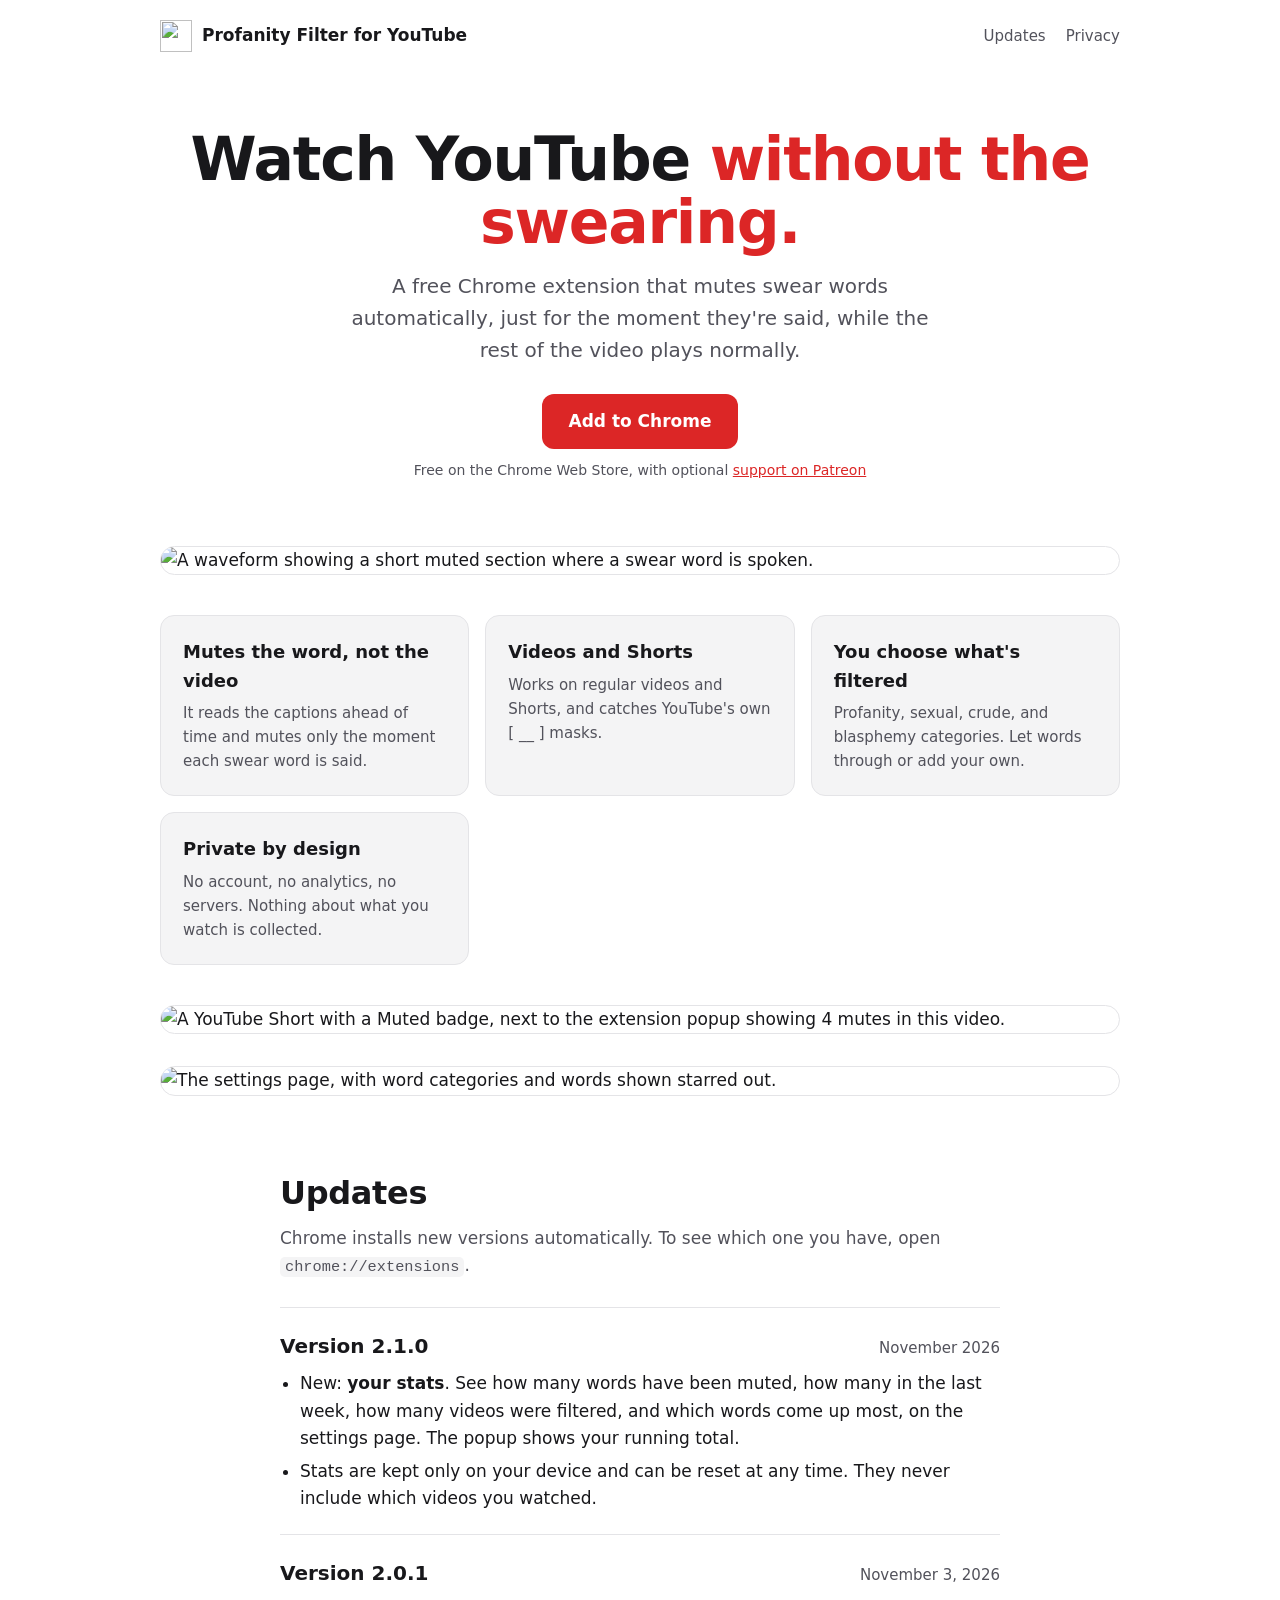
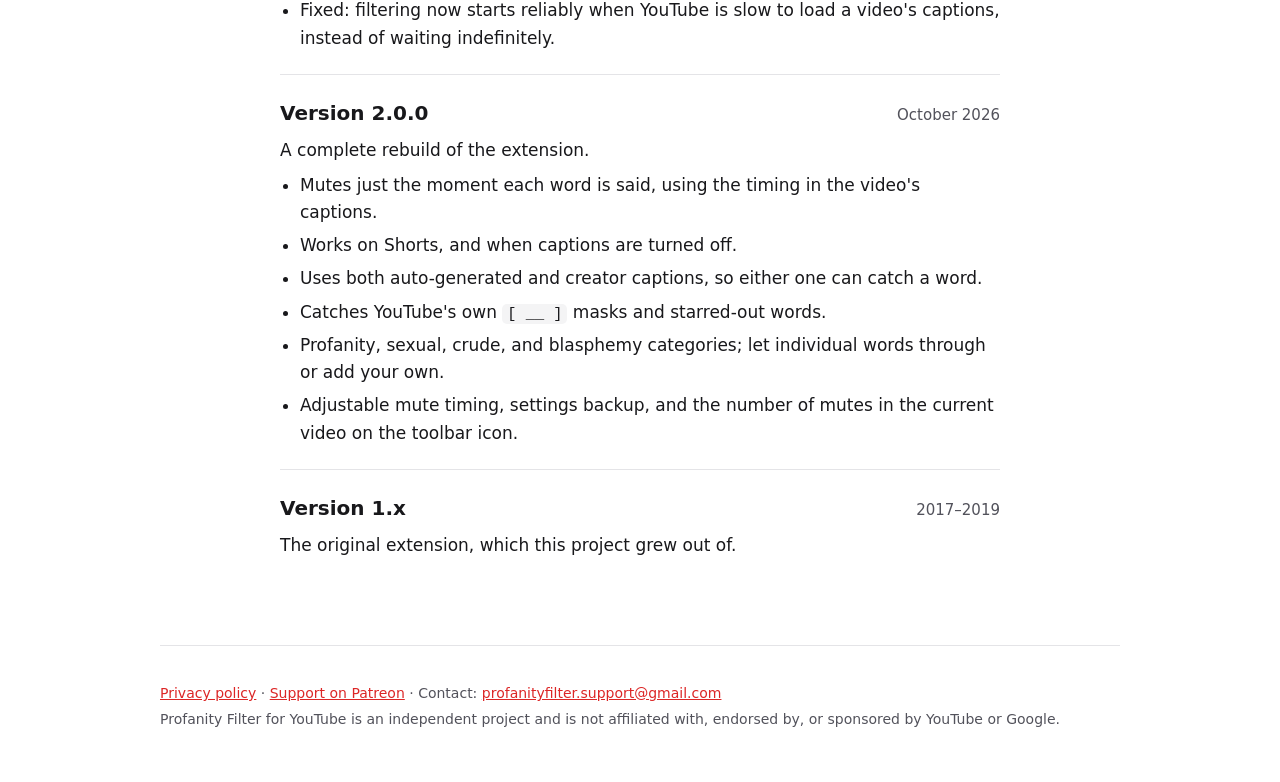
==== index.html @ 272c4b60 "Track muted words over time and add an Updates section to the website (2.1.0) The settings page gets" ====
<!doctype html>
<html lang="en">
  <head>
    <meta charset="utf-8" />
    <meta name="viewport" content="width=device-width, initial-scale=1" />
    <title>Profanity Filter for YouTube</title>
    <meta name="description" content="A free Chrome extension that automatically mutes swear words in YouTube videos and Shorts using captions." />
    <link rel="icon" href="images/favicon.png" />
    <link rel="stylesheet" href="style.css" />
  </head>
  <body>
    <div class="wrap">
      <header class="site">
        <a class="brand" href="./"><img src="images/icon.png" alt="" />Profanity Filter for YouTube</a>
        <nav><a href="#updates">Updates</a><a href="privacy.html">Privacy</a></nav>
      </header>

      <main>
        <section class="hero">
          <h1>Watch YouTube <em>without the swearing.</em></h1>
          <p>A free Chrome extension that mutes swear words automatically, just for the moment they're said, while the rest of the video plays normally.</p>
          <a class="button" href="https://chromewebstore.google.com/detail/ckoilejgomhleaalpfaknceoffhblbip">Add to Chrome</a>
          <span class="note">Free on the Chrome Web Store, with optional <a href="https://www.patreon.com/c/profanity_filter_for_youtube">support on Patreon</a></span>
        </section>

        <img class="shot" src="images/how-it-works.jpg" alt="A waveform showing a short muted section where a swear word is spoken." />

        <section class="features">
          <div class="feature">
            <h2>Mutes the word, not the video</h2>
            <p>It reads the captions ahead of time and mutes only the moment each swear word is said.</p>
          </div>
          <div class="feature">
            <h2>Videos and Shorts</h2>
            <p>Works on regular videos and Shorts, and catches YouTube's own [ __ ] masks.</p>
          </div>
          <div class="feature">
            <h2>You choose what's filtered</h2>
            <p>Profanity, sexual, crude, and blasphemy categories. Let words through or add your own.</p>
          </div>
          <div class="feature">
            <h2>Private by design</h2>
            <p>No account, no analytics, no servers. Nothing about what you watch is collected.</p>
          </div>
        </section>

        <img class="shot" src="images/shorts.jpg" alt="A YouTube Short with a Muted badge, next to the extension popup showing 4 mutes in this video." />
        <img class="shot" src="images/settings.jpg" alt="The settings page, with word categories and words shown starred out." />

        <section class="updates" id="updates">
          <h2>Updates</h2>
          <p class="lede">Chrome installs new versions automatically. To see which one you have, open <code>chrome://extensions</code>.</p>

          <article class="release">
            <header>
              <h3>Version 2.1.0</h3>
              <span class="release-date">November 2026</span>
            </header>
            <ul>
              <li>New: <strong>your stats</strong>. See how many words have been muted, how many in the last week, how many videos were filtered, and which words come up most, on the settings page. The popup shows your running total.</li>
              <li>Stats are kept only on your device and can be reset at any time. They never include which videos you watched.</li>
            </ul>
          </article>

          <article class="release">
            <header>
              <h3>Version 2.0.1</h3>
              <span class="release-date">November 3, 2026</span>
            </header>
            <ul>
              <li>Fixed: filtering now starts reliably when YouTube is slow to load a video's captions, instead of waiting indefinitely.</li>
            </ul>
          </article>

          <article class="release">
            <header>
              <h3>Version 2.0.0</h3>
              <span class="release-date">October 2026</span>
            </header>
            <p>A complete rebuild of the extension.</p>
            <ul>
              <li>Mutes just the moment each word is said, using the timing in the video's captions.</li>
              <li>Works on Shorts, and when captions are turned off.</li>
              <li>Uses both auto-generated and creator captions, so either one can catch a word.</li>
              <li>Catches YouTube's own <code>[ __ ]</code> masks and starred-out words.</li>
              <li>Profanity, sexual, crude, and blasphemy categories; let individual words through or add your own.</li>
              <li>Adjustable mute timing, settings backup, and the number of mutes in the current video on the toolbar icon.</li>
            </ul>
          </article>

          <article class="release">
            <header>
              <h3>Version 1.x</h3>
              <span class="release-date">2017–2019</span>
            </header>
            <p>The original extension, which this project grew out of.</p>
          </article>
        </section>
      </main>

      <footer class="site">
        <p><a href="privacy.html">Privacy policy</a> · <a href="https://www.patreon.com/c/profanity_filter_for_youtube">Support on Patreon</a> · Contact: <a class="contact" href="mailto:profanityfilter.support@gmail.com">profanityfilter.support@gmail.com</a></p>
        <p>Profanity Filter for YouTube is an independent project and is not affiliated with, endorsed by, or sponsored by YouTube or Google.</p>
      </footer>
    </div>
  </body>
</html>
---- style.css ----
:root {
  --bg: #ffffff;
  --surface: #f4f4f5;
  --text: #18181b;
  --muted: #52525b;
  --border: #e4e4e7;
  --accent: #dc2626;
  --on-accent: #ffffff;
  color-scheme: light;
}

@media (prefers-color-scheme: dark) {
  :root {
    --bg: #18181b;
    --surface: #27272a;
    --text: #f4f4f5;
    --muted: #a1a1aa;
    --border: #3f3f46;
    --accent: #f87171;
    --on-accent: #18181b;
    color-scheme: dark;
  }
}

* {
  box-sizing: border-box;
}

body {
  margin: 0;
  padding: 0 16px;
  background: var(--bg);
  color: var(--text);
  font: 17px/1.6 -apple-system, 'Segoe UI', Roboto, system-ui, sans-serif;
  -webkit-font-smoothing: antialiased;
}

a {
  color: var(--accent);
}

.wrap {
  max-width: 960px;
  margin: 0 auto;
}

header.site {
  display: flex;
  align-items: center;
  justify-content: space-between;
  gap: 16px;
  padding: 20px 0;
}

.brand {
  display: flex;
  align-items: center;
  gap: 10px;
  color: inherit;
  font-weight: 650;
  text-decoration: none;
}

.brand img {
  width: 32px;
  height: 32px;
}

nav {
  display: flex;
  gap: 20px;
}

nav a {
  color: var(--muted);
  font-size: 15px;
  text-decoration: none;
}

nav a:hover {
  color: var(--text);
}

.hero {
  padding: 56px 0 32px;
  text-align: center;
}

.hero h1 {
  margin: 0 0 16px;
  font-size: clamp(36px, 7vw, 60px);
  line-height: 1.05;
  letter-spacing: -0.02em;
}

.hero h1 em {
  font-style: normal;
  color: var(--accent);
}

.hero p {
  max-width: 600px;
  margin: 0 auto 28px;
  color: var(--muted);
  font-size: 20px;
}

.button {
  display: inline-block;
  padding: 14px 26px;
  border-radius: 12px;
  background: var(--accent);
  color: var(--on-accent);
  font-weight: 650;
  text-decoration: none;
}

.button[aria-disabled='true'] {
  opacity: 0.6;
  pointer-events: none;
}

.note {
  display: block;
  margin-top: 10px;
  color: var(--muted);
  font-size: 14px;
}

.shot {
  display: block;
  width: 100%;
  margin: 32px 0;
  border: 1px solid var(--border);
  border-radius: 16px;
}

.features {
  display: grid;
  grid-template-columns: repeat(auto-fit, minmax(240px, 1fr));
  gap: 16px;
  margin: 40px 0;
}

.feature {
  padding: 22px;
  border: 1px solid var(--border);
  border-radius: 14px;
  background: var(--surface);
}

.feature h2 {
  margin: 0 0 6px;
  font-size: 18px;
}

.feature p {
  margin: 0;
  color: var(--muted);
  font-size: 15px;
}

.doc {
  max-width: 720px;
  margin: 0 auto;
  padding: 24px 0 48px;
}

.doc h1 {
  margin: 16px 0 4px;
  font-size: 34px;
  line-height: 1.15;
}

.doc h2 {
  margin: 32px 0 8px;
  font-size: 20px;
}

.doc .meta {
  margin: 0 0 24px;
  color: var(--muted);
}

.updates {
  max-width: 720px;
  margin: 72px auto 56px;
}

.updates > h2 {
  margin: 0 0 6px;
  font-size: 32px;
  letter-spacing: -0.01em;
}

.updates .lede {
  margin: 0 0 28px;
  color: var(--muted);
}

.release {
  padding: 22px 0;
  border-top: 1px solid var(--border);
}

.release header {
  display: flex;
  align-items: baseline;
  justify-content: space-between;
  flex-wrap: wrap;
  gap: 4px 16px;
  margin-bottom: 8px;
}

.release h3 {
  margin: 0;
  font-size: 20px;
}

.release-date {
  color: var(--muted);
  font-size: 15px;
  font-variant-numeric: tabular-nums;
}

.release p {
  margin: 0 0 8px;
}

.release ul {
  margin: 0;
  padding-left: 20px;
}

.release li + li {
  margin-top: 6px;
}

code {
  padding: 1px 5px;
  border-radius: 5px;
  background: var(--surface);
  font-size: 0.9em;
}

footer.site {
  padding: 32px 0 48px;
  border-top: 1px solid var(--border);
  color: var(--muted);
  font-size: 14px;
}

footer.site p {
  margin: 4px 0;
}
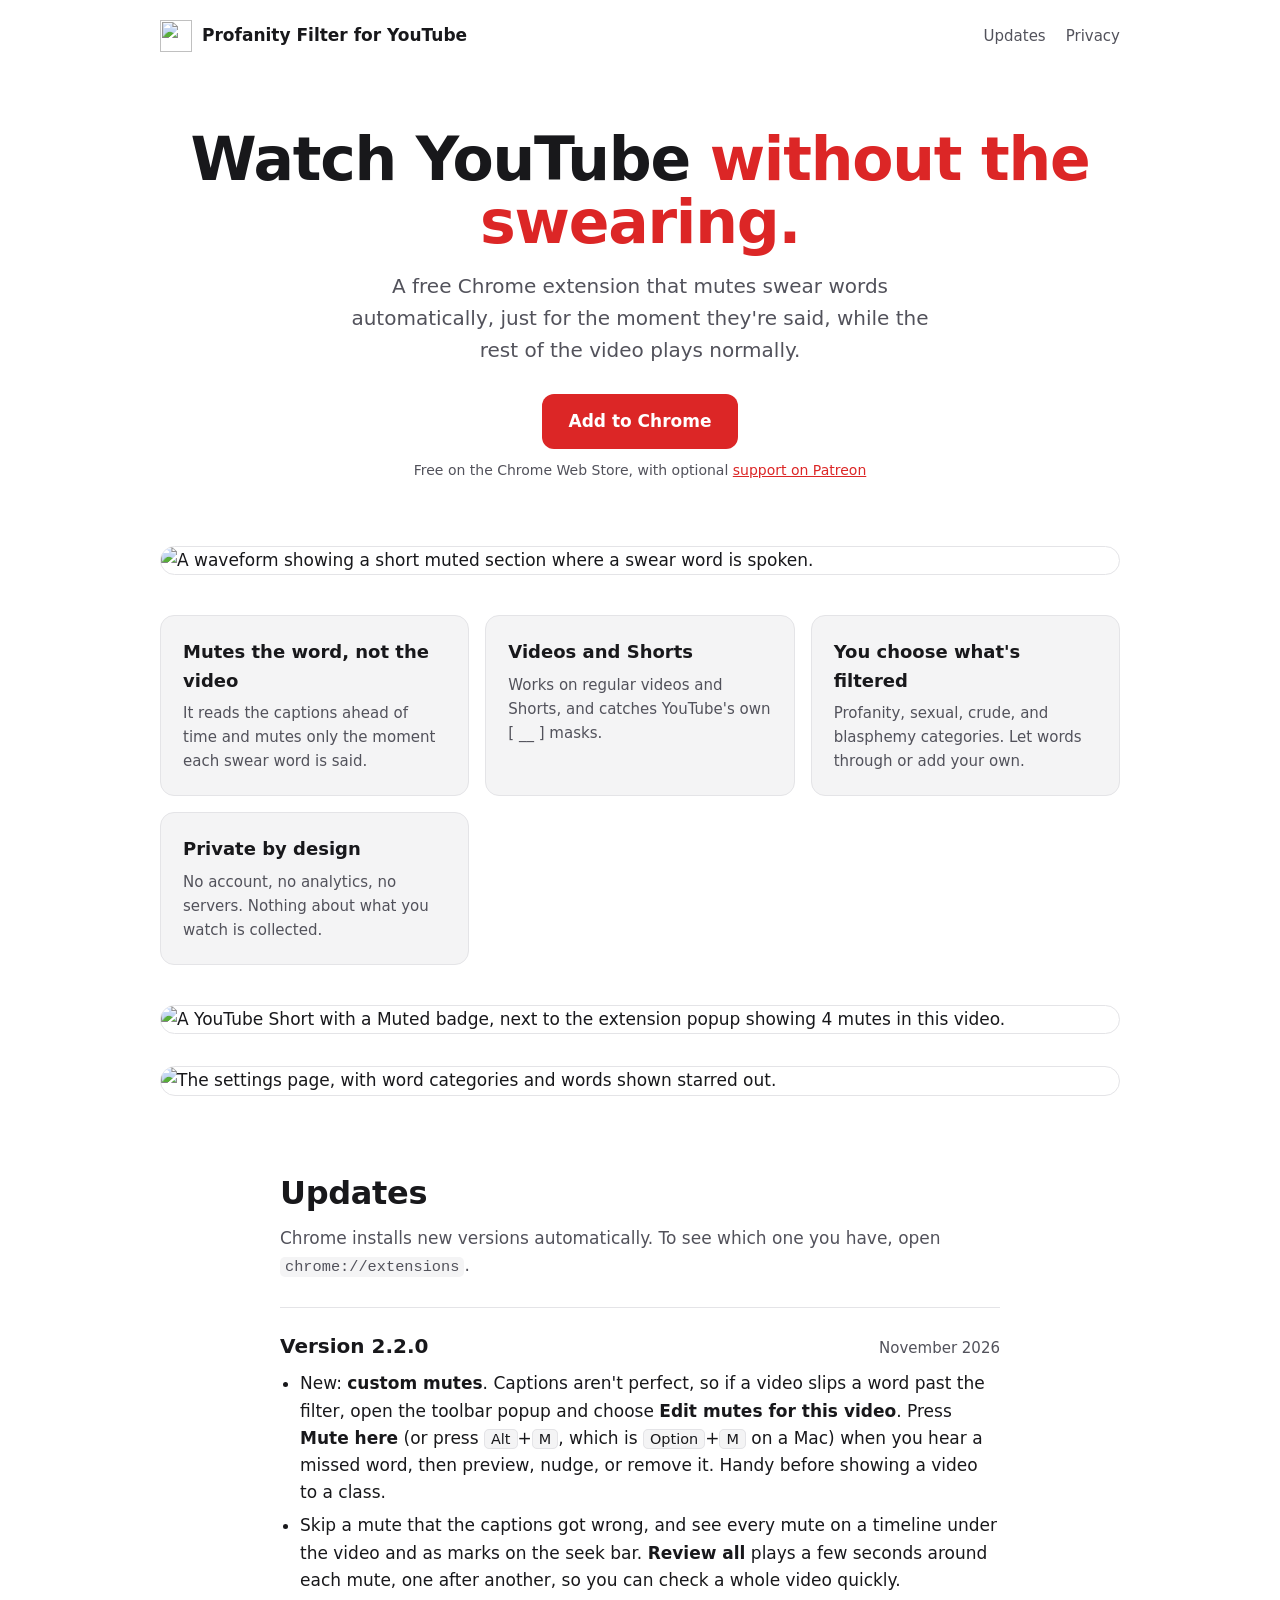
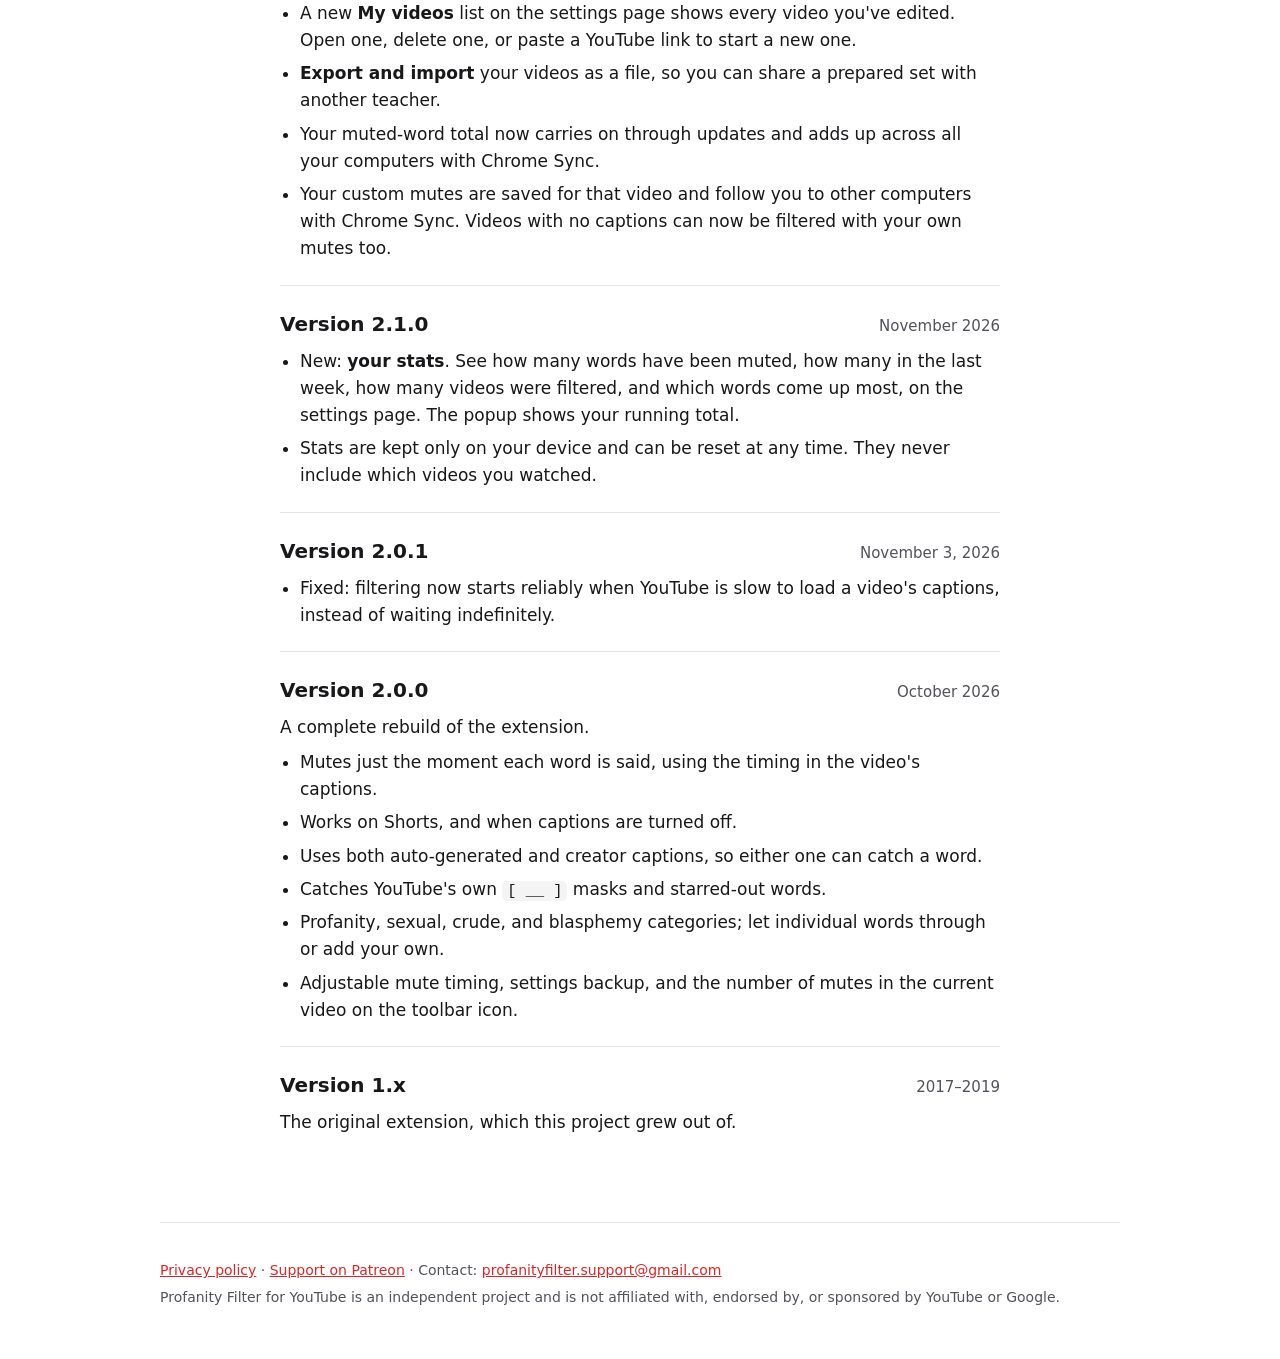
==== commit 4af55243: "Add custom per-video mutes, synced stats, and an in-extension changelog (2.2.0) - Custom mutes: edit" ====
--- a/index.html
+++ b/index.html
@@ -53,6 +53,21 @@
 
           <article class="release">
             <header>
+              <h3>Version 2.2.0</h3>
+              <span class="release-date">November 2026</span>
+            </header>
+            <ul>
+              <li>New: <strong>custom mutes</strong>. Captions aren't perfect, so if a video slips a word past the filter, open the toolbar popup and choose <strong>Edit mutes for this video</strong>. Press <strong>Mute here</strong> (or press <kbd>Alt</kbd>+<kbd>M</kbd>, which is <kbd>Option</kbd>+<kbd>M</kbd> on a Mac) when you hear a missed word, then preview, nudge, or remove it. Handy before showing a video to a class.</li>
+              <li>Skip a mute that the captions got wrong, and see every mute on a timeline under the video and as marks on the seek bar. <strong>Review all</strong> plays a few seconds around each mute, one after another, so you can check a whole video quickly.</li>
+              <li>A new <strong>My videos</strong> list on the settings page shows every video you've edited. Open one, delete one, or paste a YouTube link to start a new one.</li>
+              <li><strong>Export and import</strong> your videos as a file, so you can share a prepared set with another teacher.</li>
+              <li>Your muted-word total now carries on through updates and adds up across all your computers with Chrome Sync.</li>
+              <li>Your custom mutes are saved for that video and follow you to other computers with Chrome Sync. Videos with no captions can now be filtered with your own mutes too.</li>
+            </ul>
+          </article>
+
+          <article class="release">
+            <header>
               <h3>Version 2.1.0</h3>
               <span class="release-date">November 2026</span>
             </header>
--- a/style.css
+++ b/style.css
@@ -243,6 +243,15 @@
   font-size: 0.9em;
 }
 
+kbd {
+  padding: 1px 6px;
+  border: 1px solid var(--border);
+  border-radius: 5px;
+  background: var(--surface);
+  font: inherit;
+  font-size: 0.85em;
+}
+
 footer.site {
   padding: 32px 0 48px;
   border-top: 1px solid var(--border);
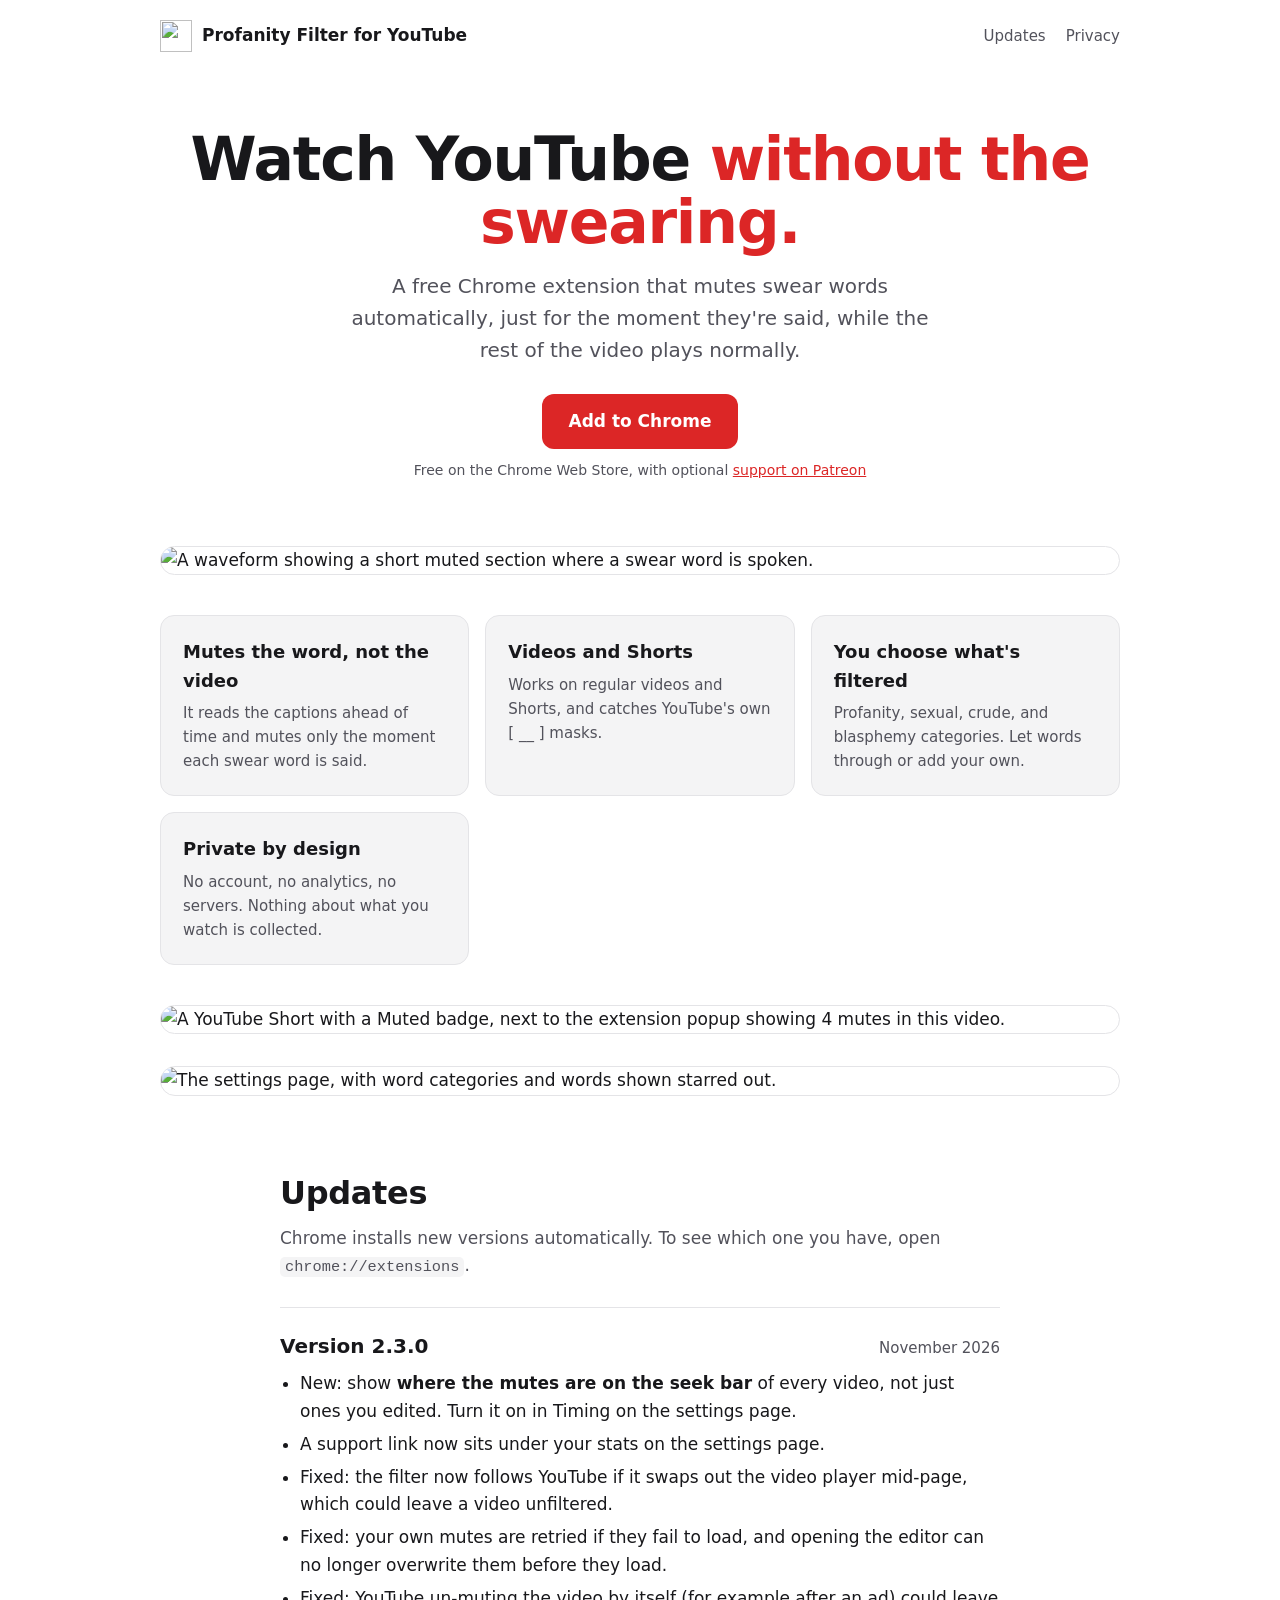
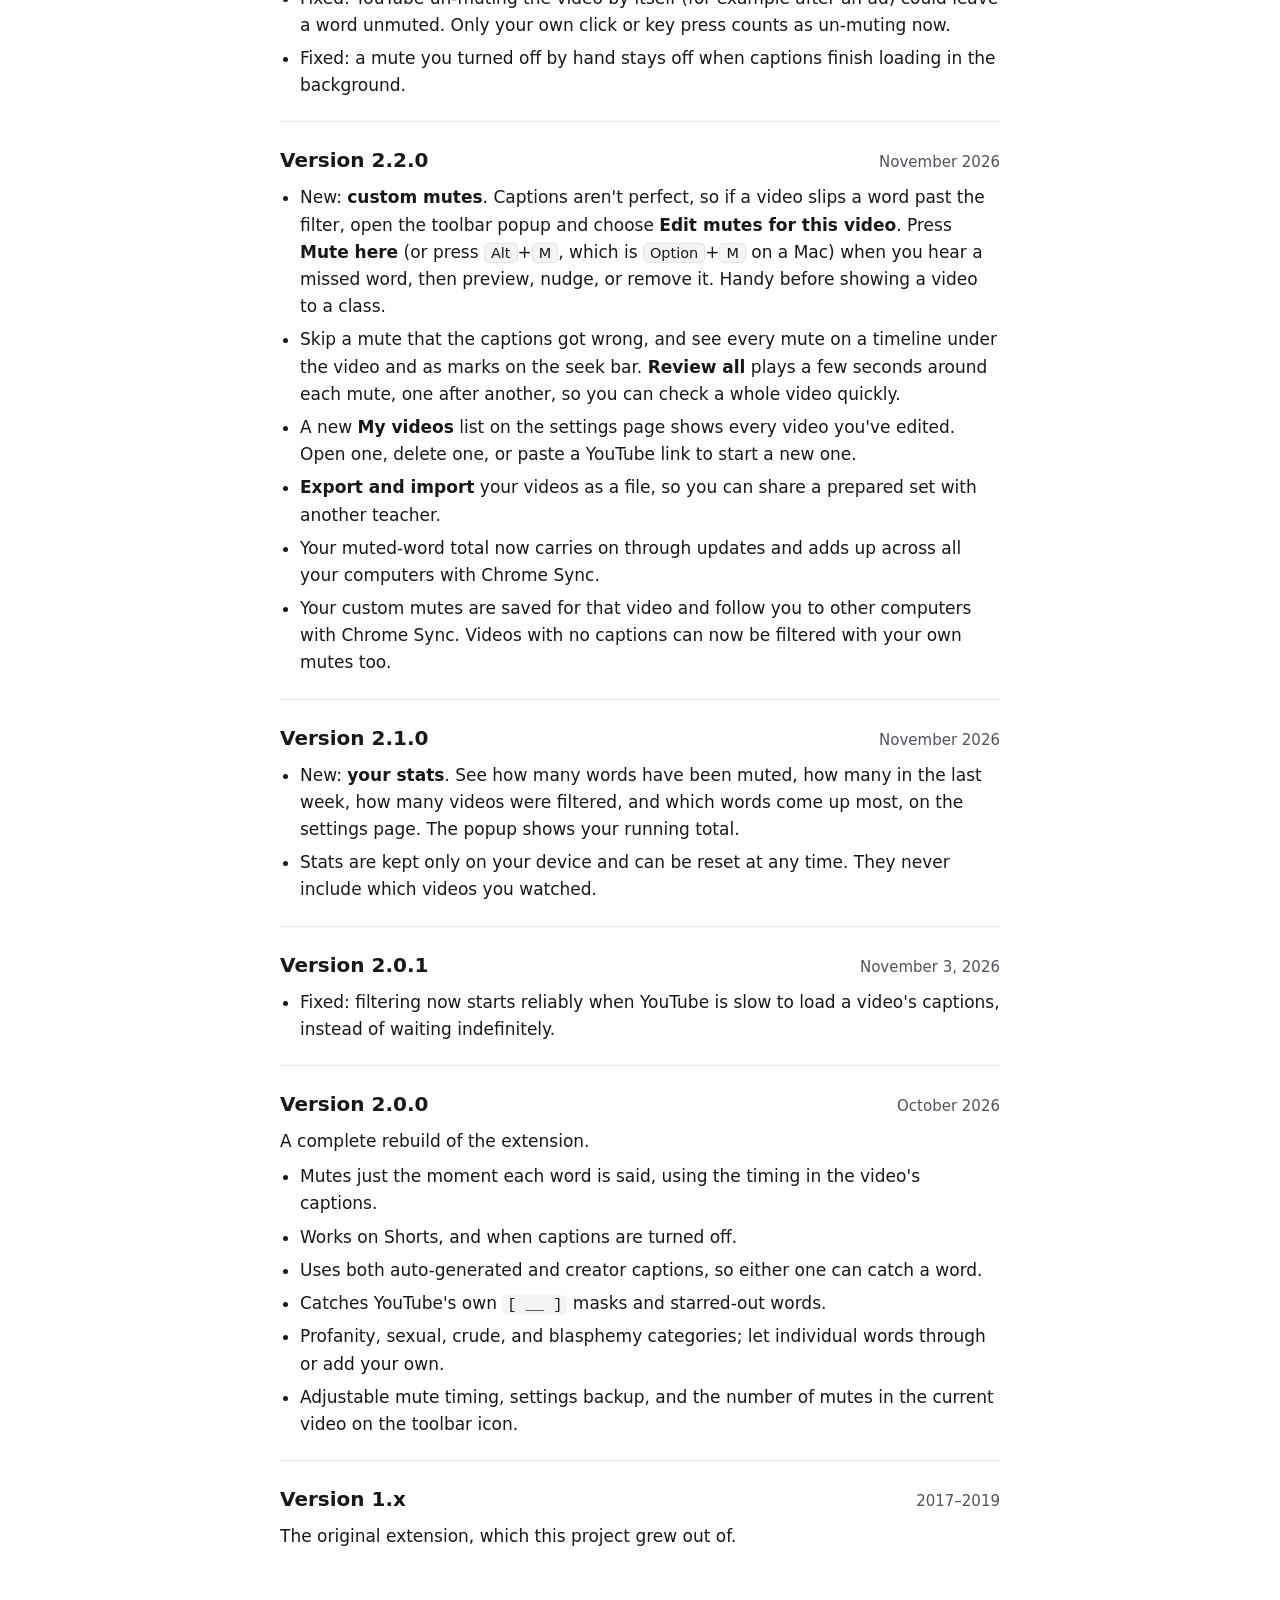
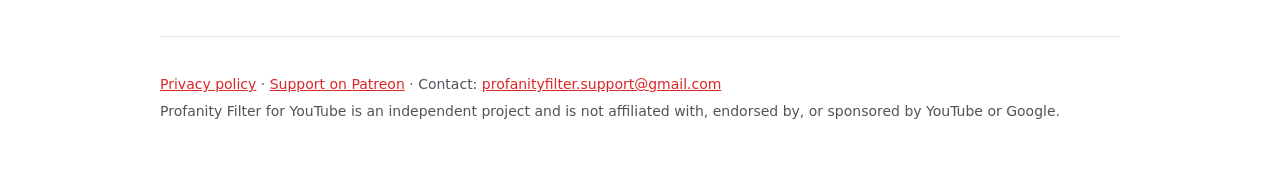
==== commit 469ba13f: "Bump to 2.3.0 with changelog and website entry Co-Authored-By: Claude Sonnet 5.5 <noreply@anthropic." ====
--- a/index.html
+++ b/index.html
@@ -50,6 +50,21 @@
         <section class="updates" id="updates">
           <h2>Updates</h2>
           <p class="lede">Chrome installs new versions automatically. To see which one you have, open <code>chrome://extensions</code>.</p>
+
+          <article class="release">
+            <header>
+              <h3>Version 2.3.0</h3>
+              <span class="release-date">November 2026</span>
+            </header>
+            <ul>
+              <li>New: show <strong>where the mutes are on the seek bar</strong> of every video, not just ones you edited. Turn it on in Timing on the settings page.</li>
+              <li>A support link now sits under your stats on the settings page.</li>
+              <li>Fixed: the filter now follows YouTube if it swaps out the video player mid-page, which could leave a video unfiltered.</li>
+              <li>Fixed: your own mutes are retried if they fail to load, and opening the editor can no longer overwrite them before they load.</li>
+              <li>Fixed: YouTube un-muting the video by itself (for example after an ad) could leave a word unmuted. Only your own click or key press counts as un-muting now.</li>
+              <li>Fixed: a mute you turned off by hand stays off when captions finish loading in the background.</li>
+            </ul>
+          </article>
 
           <article class="release">
             <header>
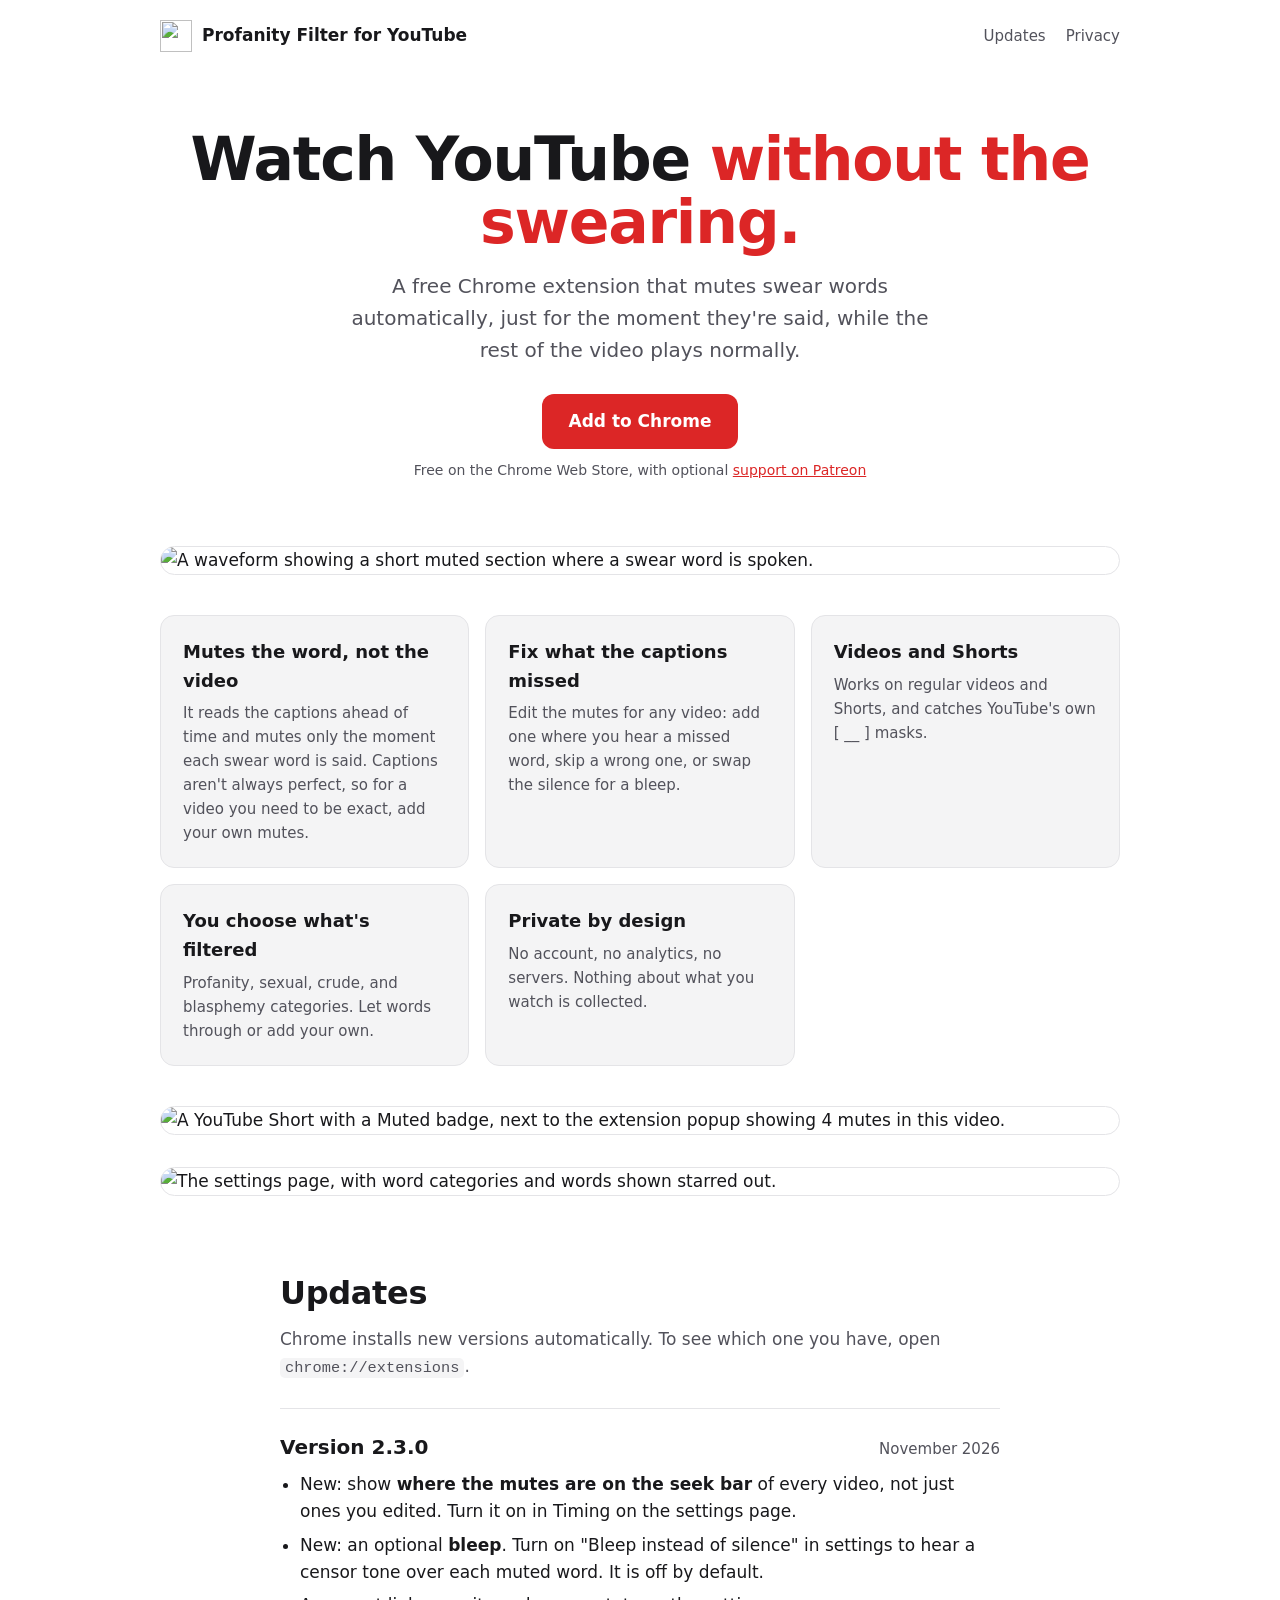
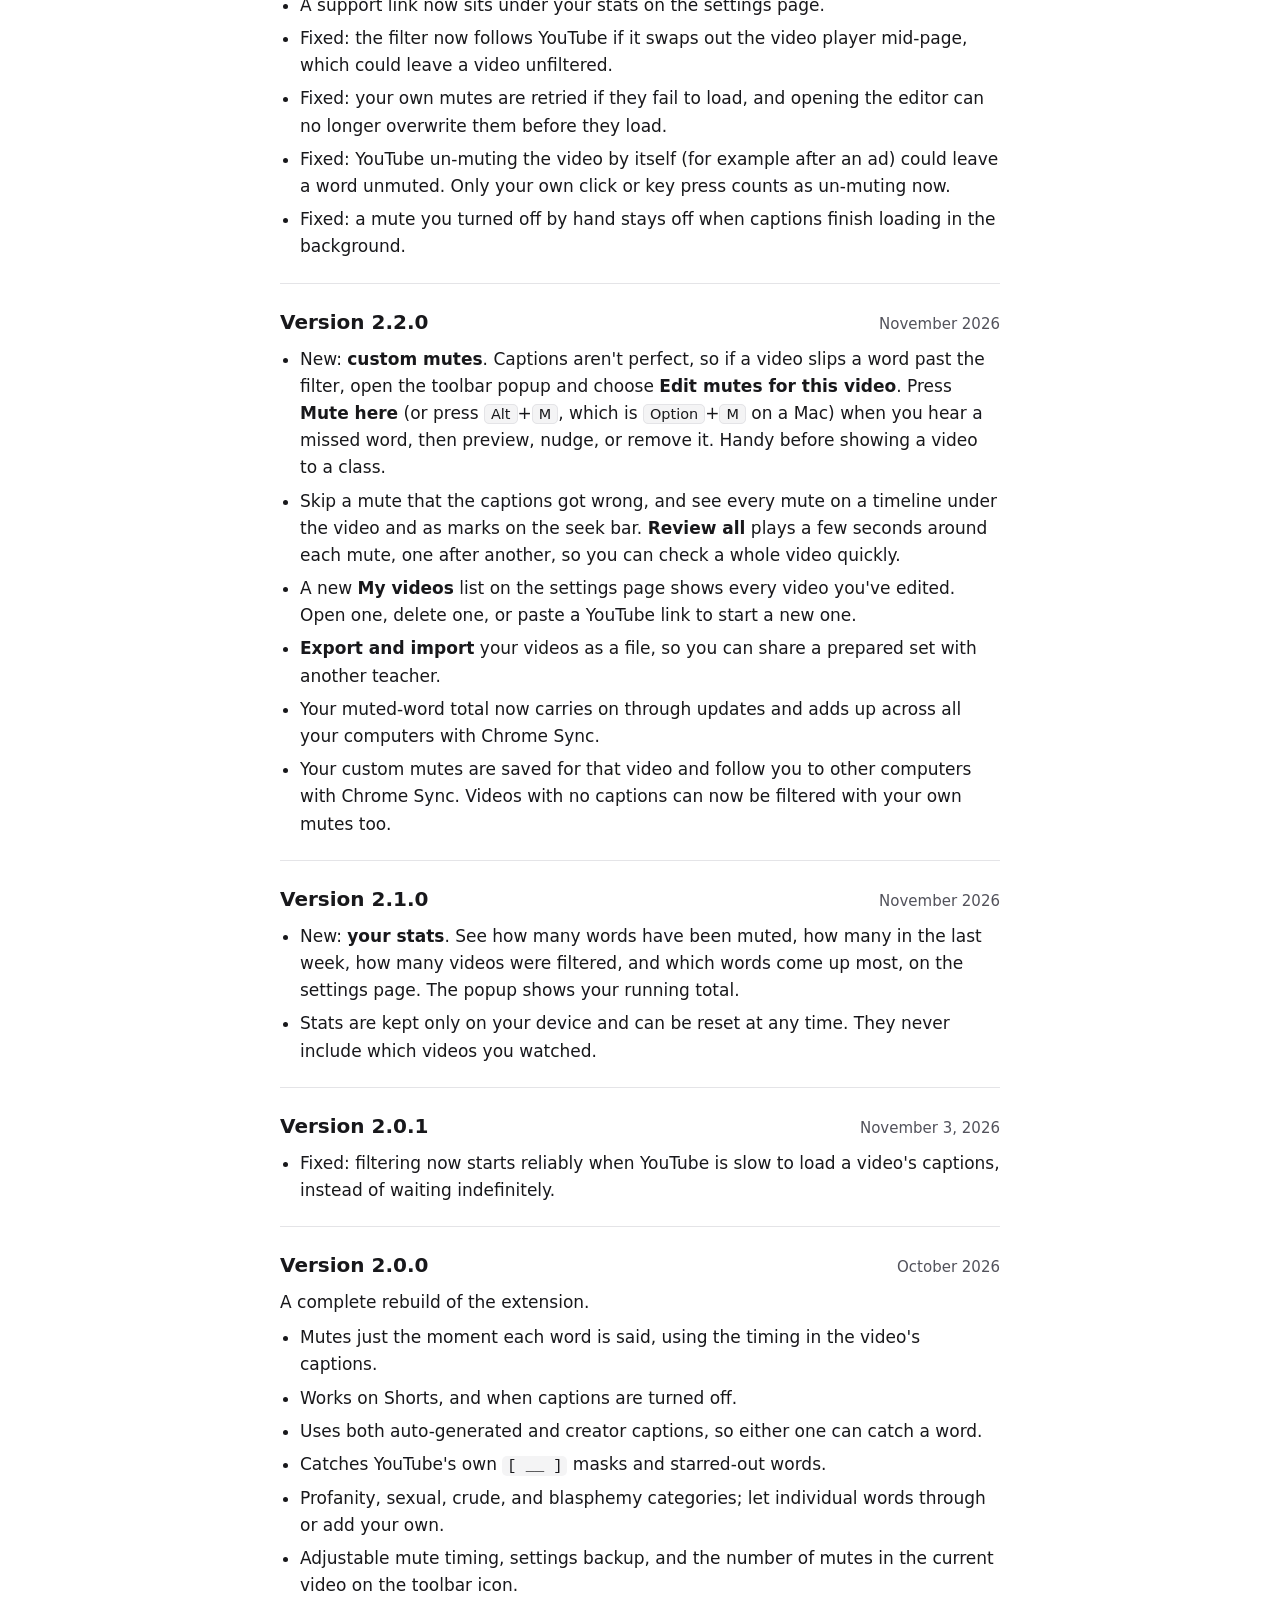
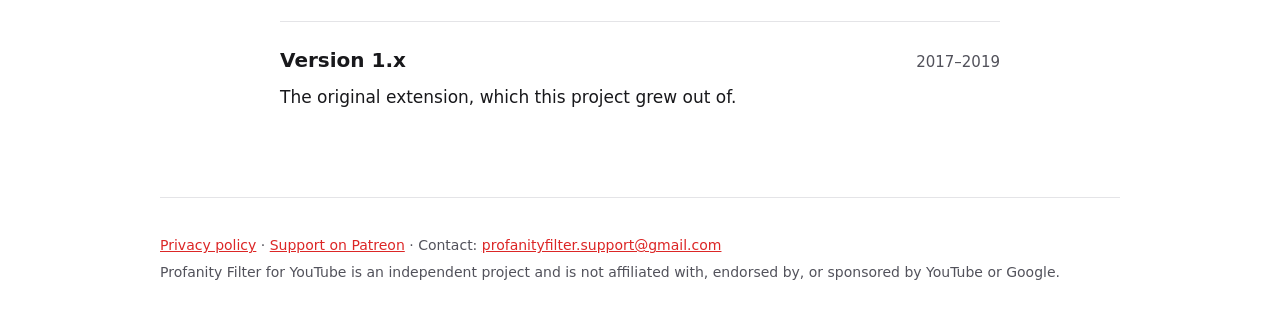
==== commit 030f37a5: "Add bleep option, seek-bar setting tweaks, and clearer How it works (2.3.0) - Optional bleep tone in" ====
--- a/index.html
+++ b/index.html
@@ -28,7 +28,11 @@
         <section class="features">
           <div class="feature">
             <h2>Mutes the word, not the video</h2>
-            <p>It reads the captions ahead of time and mutes only the moment each swear word is said.</p>
+            <p>It reads the captions ahead of time and mutes only the moment each swear word is said. Captions aren't always perfect, so for a video you need to be exact, add your own mutes.</p>
+          </div>
+          <div class="feature">
+            <h2>Fix what the captions missed</h2>
+            <p>Edit the mutes for any video: add one where you hear a missed word, skip a wrong one, or swap the silence for a bleep.</p>
           </div>
           <div class="feature">
             <h2>Videos and Shorts</h2>
@@ -58,6 +62,7 @@
             </header>
             <ul>
               <li>New: show <strong>where the mutes are on the seek bar</strong> of every video, not just ones you edited. Turn it on in Timing on the settings page.</li>
+              <li>New: an optional <strong>bleep</strong>. Turn on "Bleep instead of silence" in settings to hear a censor tone over each muted word. It is off by default.</li>
               <li>A support link now sits under your stats on the settings page.</li>
               <li>Fixed: the filter now follows YouTube if it swaps out the video player mid-page, which could leave a video unfiltered.</li>
               <li>Fixed: your own mutes are retried if they fail to load, and opening the editor can no longer overwrite them before they load.</li>
